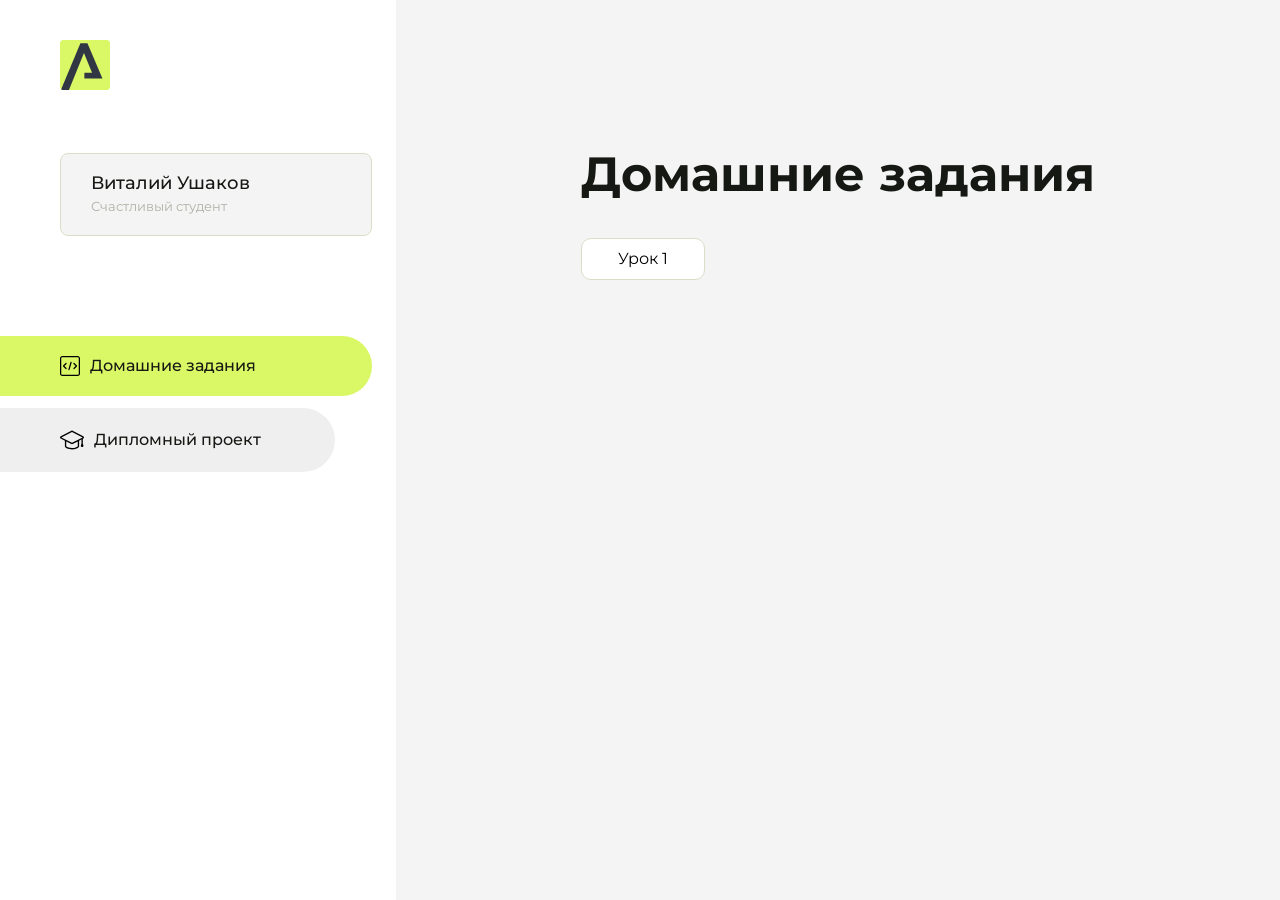
==== index.html @ 57e9c558 "My first commit" ====
<!DOCTYPE html>
<html lang="en">
<head>
    <meta charset="UTF-8">
    <meta name="viewport" content="width=device-width, initial-scale=1.0">
    <title>Домашняя работа</title>
    <link rel="shortcut icon" href="src/logo.ico" type="image/x-icon">
    <link rel="preconnect" href="https://fonts.googleapis.com">
    <link rel="preconnect" href="https://fonts.gstatic.com" crossorigin>
    <link href="https://fonts.googleapis.com/css2?family=Montserrat:wght@400;500;700&family=Rubik:wght@500&display=swap"
          rel="stylesheet">
    <link rel="stylesheet" href="src/style.css">
</head>
<body id="body">
<div class="overlay" id="overlay"></div>
<div class="layout">
    <div class="burger" id="burger">
        <svg viewBox="0 0 24 24" fill="none" xmlns="http://www.w3.org/2000/svg">
            <g id="SVGRepo_bgCarrier" stroke-width="0"></g>
            <g id="SVGRepo_tracerCarrier" stroke-linecap="round" stroke-linejoin="round"></g>
            <g id="SVGRepo_iconCarrier">
                <path d="M4 18L20 18" stroke="#DAF765" stroke-width="2" stroke-linecap="round"></path>
                <path d="M4 12L20 12" stroke="#DAF765" stroke-width="2" stroke-linecap="round"></path>
                <path d="M4 6L20 6" stroke="#DAF765" stroke-width="2" stroke-linecap="round"></path>
            </g>
        </svg>
    </div>
    <aside class="sidebar" id="sidebar">
        <div class="sidebar__inner">
            <div class="logo">
                <svg width="50" height="50" viewBox="0 0 50 50" fill="none" xmlns="http://www.w3.org/2000/svg">
                    <g clip-path="url(#clip0_513_74730)">
                        <path d="M46.17 -0.257004H3.83C1.57281 -0.257004 -0.257 1.57281 -0.257 3.83V46.17C-0.257 48.4272 1.57281 50.257 3.83 50.257H46.17C48.4272 50.257 50.257 48.4272 50.257 46.17V3.83C50.257 1.57281 48.4272 -0.257004 46.17 -0.257004Z"
                              fill="#DAF765"/>
                        <path d="M24.375 38.4H42.461L27.441 3.1585H20.4355C20.4355 3.1585 6.7895 35.881 1.1945 49.294C2.015 50.0275 3.0945 50.257 3.6945 50.257H8.8445L23.954 13.07L32.0465 32.8285H24.375V38.4Z"
                              fill="#323843"/>
                    </g>
                    <defs>
                        <clipPath id="clip0_513_74730">
                            <rect width="50" height="50" fill="white"/>
                        </clipPath>
                    </defs>
                </svg>
            </div>
            <div class="sidebar__user">
                <div class="sidebar__name">Виталий Ушаков</div>
                <div class="sidebar__text">Счастливый студент</div>
            </div>
            <div class="sidebar__tabs">
                <div class="sidebar__item">
                    <button class="sidebar__button active" id="tasks">
                        <svg xmlns="http://www.w3.org/2000/svg" width="20" height="20" viewBox="0 0 20 20" fill="none">
                            <g clip-path="url(#clip0_704_74543)">
                                <path d="M17.7083 20H2.29167C1.0275 20 0 18.9725 0 17.7083V2.29167C0 1.0275 1.0275 0 2.29167 0H17.7083C18.9725 0 20 1.0275 20 2.29167V17.7083C20 18.9725 18.9725 20 17.7083 20ZM2.29167 1.25C1.7175 1.25 1.25 1.7175 1.25 2.29167V17.7083C1.25 18.2825 1.7175 18.75 2.29167 18.75H17.7083C18.2825 18.75 18.75 18.2825 18.75 17.7083V2.29167C18.75 1.7175 18.2825 1.25 17.7083 1.25H2.29167Z"
                                      fill="black"/>
                                <path d="M6.04167 13.125C5.88167 13.125 5.72167 13.0642 5.6 12.9417L3.1 10.4417C2.85583 10.1975 2.85583 9.80167 3.1 9.5575L5.6 7.0575C5.84417 6.81333 6.24 6.81333 6.48417 7.0575C6.72833 7.30167 6.72833 7.6975 6.48417 7.94167L4.42583 10L6.48417 12.0583C6.72833 12.3025 6.72833 12.6983 6.48417 12.9425C6.36167 13.0642 6.20167 13.125 6.04167 13.125Z"
                                      fill="black"/>
                                <path d="M8.95833 14.1667C8.9 14.1667 8.84 14.1583 8.78167 14.1417C8.45083 14.0442 8.26083 13.6967 8.35833 13.3658L10.4417 6.28251C10.5392 5.95084 10.8892 5.76417 11.2175 5.85917C11.5483 5.95667 11.7383 6.30417 11.6408 6.63501L9.5575 13.7183C9.47833 13.9908 9.22833 14.1667 8.95833 14.1667Z"
                                      fill="black"/>
                                <path d="M13.9583 13.125C13.7983 13.125 13.6383 13.0642 13.5167 12.9417C13.2725 12.6975 13.2725 12.3017 13.5167 12.0575L15.575 9.99916L13.5167 7.94083C13.2725 7.69666 13.2725 7.30083 13.5167 7.05666C13.7608 6.81249 14.1567 6.81249 14.4008 7.05666L16.9008 9.55666C17.145 9.80083 17.145 10.1967 16.9008 10.4408L14.4008 12.9408C14.2783 13.0642 14.1183 13.125 13.9583 13.125Z"
                                      fill="black"/>
                            </g>
                            <defs>
                                <clipPath id="clip0_704_74543">
                                    <rect width="20" height="20" fill="white"/>
                                </clipPath>
                            </defs>
                        </svg>
                        <span>Домашние задания</span></button>
                </div>
                <div class="sidebar__item">
                    <button class="sidebar__button" id="diplom">
                        <svg xmlns="http://www.w3.org/2000/svg" width="24" height="24" viewBox="0 0 24 24" fill="none">
                            <g clip-path="url(#clip0_704_74553)">
                                <path d="M23.2628 10.5971C23.7176 10.365 24 9.90375 24 9.39337C24 8.883 23.7176 8.42175 23.2628 8.18962L12.6135 2.75362C12.2291 2.55824 11.7705 2.55787 11.3854 2.75399L0.736875 8.19C0.282375 8.42175 0 8.883 0 9.39337C0 9.90375 0.282375 10.365 0.736875 10.5971L4.89038 12.7177V18.2074C4.89038 19.8154 8.412 21.393 12 21.393C15.5884 21.393 19.1096 19.815 19.1096 18.2074V12.7174L21.4609 11.517V15.8017L20.901 17.2305C20.7409 17.6389 20.7934 18.0994 21.0405 18.4616C21.2876 18.8246 21.6979 19.041 22.1366 19.041C22.5754 19.041 22.9852 18.8246 23.2324 18.462C23.4795 18.099 23.532 17.6385 23.3719 17.2301L22.8124 15.8021V10.827L23.2628 10.5971ZM17.7623 18.1721C17.6198 18.6375 15.3491 20.0419 12 20.0419C8.65088 20.0419 6.38025 18.6375 6.2415 18.2074V12.3037L6.23887 12.3019C6.23812 12.057 6.1065 11.8207 5.87325 11.7019L1.3515 9.39337L12 3.95737L22.6489 9.39337L12 14.8294L5.87325 11.7019C5.54063 11.5331 4.6695 11.6674 4.5 12C4.33012 12.3322 4.55813 12.5479 4.89038 12.7177L11.3857 16.0331C11.5781 16.1314 11.7889 16.1805 12 16.1805C12.2107 16.1805 12.4222 16.1314 12.6146 16.0331L17.7593 13.407L17.7623 18.1721Z"
                                      fill="black"/>
                            </g>
                            <defs>
                                <clipPath id="clip0_704_74553">
                                    <rect width="24" height="24" fill="white"/>
                                </clipPath>
                            </defs>
                        </svg>
                        <span>Дипломный проект</span></button>
                </div>
            </div>
        </div>

    </aside>
    <div class="content">
        <div class="container">
            <div class="content__block" id="tasksBlock">
                <div class="content__title">Домашние задания</div>
                <ul class="content__list">
                    <li class="content__list-item">
                        <a href="lesson1/index.html">Урок 1</a>
                    </li>
                </ul>
            </div>
            <div class="content__block hidden" id="diplomBlock">
                <div class="content__title">Дипломный проект</div>
                <div class="content__list-diplom">
                    <a href="ПАПКА-С-НОМЕРОМ-УРОКА">Ссылка на ДЗ</a>
                </div>
                <div class="content__decor">
                    <div class="content__decor-text">Давай проверим, чему ты научился!</div>
                    <div class="content__decor-img">
                        <img src="src/decor.png" alt="decor">
                    </div>
                </div>
            </div>
        </div>
    </div>
</div>
<script src="src/index.js"></script>
</body>
</html>
---- src/style.css ----
*{padding: 0;margin: 0;border: 0;}
*,*:before,*:after{-webkit-box-sizing: border-box;box-sizing: border-box;}
:focus,:active{outline: none;}
a:focus,a:active{outline: none;}
nav,footer,header,aside{display: block;}
html,body{
    height:100%;width:100%;
    font-size:100%;line-height:1;-ms-text-size-adjust:100%;-moz-text-size-adjust:100%;-webkit-text-size-adjust:100%;}
input,button,textarea{font-family:inherit;}
input::-ms-clear{display: none;}
button{cursor: pointer;}
button::-moz-focus-inner{padding:0;border:0;}
a,a:visited{text-decoration: none;}
a:hover{text-decoration: none;}
ul li{list-style: none;}
img{vertical-align: top;}
h1,h2,h3,h4,h5,h6{font-size:inherit;font-weight: inherit;}
a{color:inherit;}



body {
    font-family: "Montserrat",SansSerif;
    color: black;
}

body.overflow {
    overflow: hidden;
}



.layout {
    display: -webkit-box;
    display: -ms-flexbox;
    display: flex;
    min-height: 100vh;
}

.sidebar {
    padding: 40px 24px 40px 0;
    -ms-flex-negative: 0;
    flex-shrink: 0;
    background-color: white;
}



.content {
    -webkit-box-flex: 1;
    -ms-flex-positive: 1;
    flex-grow: 1;
    background-color: #F4F4F4;
}

.container {
    display: -webkit-box;
    display: -ms-flexbox;
    display: flex;
    -webkit-box-orient: vertical;
    -webkit-box-direction: normal;
    -ms-flex-direction: column;
    flex-direction: column;
    -webkit-box-pack: center;
    -ms-flex-pack: center;
    justify-content: center;
    -webkit-box-align: center;
    -ms-flex-align: center;
    align-items: center;
    padding: 150px 60px 80px 60px;
}


.logo {
    margin-left: 60px;
    margin-bottom: 60px;
}

.sidebar__user {
    background-color: #F4F4F4;
    padding: 20px 30px;
    margin-left: 60px;
    margin-bottom: 100px;
    border-radius: 8px;
    border: 1px solid #DADEC9;
}

.sidebar__name {
    color:#161814;
    font-size: 18px;
    font-weight: 500;
    margin-bottom: 6px;
}

.sidebar__text {
    color: #AFB1A7;
    font-size: 13px;
    font-weight: 400;
    line-height: 130%; /* 16.9px */
}

.sidebar__item {
    width: 372px;
}

.sidebar__button {
    display: -webkit-box;
    display: -ms-flexbox;
    display: flex;
    -webkit-box-align: center;
    -ms-flex-align: center;
    align-items: center;
    gap: 10px;
    padding: 20px 60px;
    margin-bottom: 12px;
    border-radius: 0px 100px 100px 0px;
    -webkit-transition: all .5s;
    -o-transition: all .5s;
    transition: all .5s;
    cursor: pointer;
    width: 90%;
    color:#161814;
    font-size: 16px;
    font-weight: 500;
}

.sidebar__button.active , .sidebar__button:hover {
    width: 100%;
    background-color: #DAF765;
}


.content__title {
    color: #161814;
    font-size: 48px;
    font-weight: 700;
    margin-bottom: 40px;
}

.content__list {
    display: -webkit-box;
    display: -ms-flexbox;
    display: flex;
    -webkit-box-align: center;
    -ms-flex-align: center;
    align-items: center;
    -ms-flex-wrap: wrap;
    flex-wrap: wrap;
    gap: 20px;
}



.content__list-item  {
    cursor: pointer;
    padding: 12px 18px;
    background-color: #fff;
    border-radius: 10px;
    border: 1px solid #DADEC9;
    -webkit-transition: all .3s;
    -o-transition: all .3s;
    transition: all .3s;
}

.content__list-item:hover,.content__list-diplom:hover {
    background-color: #AFB1A7;
}

li a {
    padding: 12px 18px;

}


.content__list-diplom {
    -webkit-transition: all .3s;
    -o-transition: all .3s;
    transition: all .3s;
    display: inline-block;
    padding: 12px 18px;
    background-color: #fff;
    border-radius: 10px;
    border: 1px solid #DADEC9;
}

.content__decor {
    display: -webkit-box;
    display: -ms-flexbox;
    display: flex;
    -webkit-box-align: center;
    -ms-flex-align: center;
    align-items: center;
}

.content__decor-text {
    color:#BEDD44;
    font-size: 36px;
    font-weight: 700;
    line-height: 110%; /* 39.6px */
}

.content__block {
    max-width: 1200px;
}

.content__block.hidden {
    display: none;
}

.content__decor-img img{
    width: 100%;
}

.burger {
    display: none;
    padding: 5px;
    position: fixed;
    top: 3%;
    right: 7%;
    width: 40px;
    height: 40px;
    background-color: #161814;
    border-radius: 50%;
    z-index: 10;
    border: 1px solid #DAF765;
}

@media (max-width: 768px) {
    .burger {
        display: block;
    }

    .sidebar {
        -webkit-transition: all .3s;
        -o-transition: all .3s;
        transition: all .3s;
        -webkit-transform: translateX(-100%);
        -ms-transform: translateX(-100%);
        transform: translateX(-100%);
        position: fixed;
        top: 0;
        left: 0;
        bottom: 0;
        z-index: 5;
    }

    .sidebar.show {
        -webkit-transform: translateX(0%);
        -ms-transform: translateX(0%);
        transform: translateX(0%);
    }

    .overlay {
        opacity: 0;
        pointer-events: none;
        -webkit-transition: all .3s;
        -o-transition: all .3s;
        transition: all .3s;
        position: absolute;
        top: 0;
        right: 0;
        left: 0;
        bottom: 0;
        z-index: 3;
        background-color: #000000e0;
    }

    .overlay.show {
        opacity: 1;
        pointer-events: all;
    }

    .container {
        padding: 40px 20px;
        min-height: 100%;
    }

    .content__decor {
        margin-top: 20px;
        -webkit-box-orient: vertical;
        -webkit-box-direction: normal;
        -ms-flex-direction: column;
        flex-direction: column;
    }
}

@media (max-width: 400px) {
    .sidebar__user {
        margin-left: 0;
    }
}
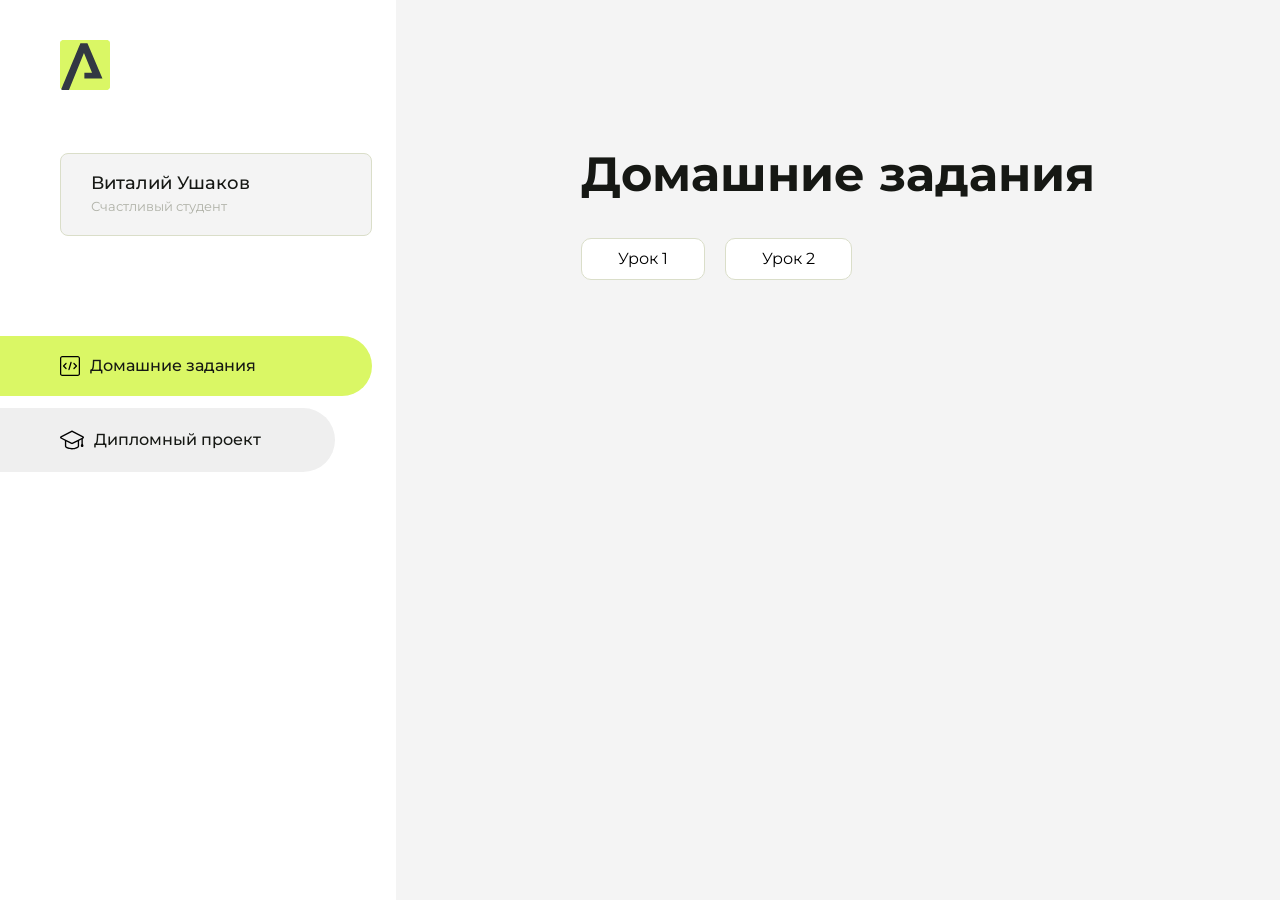
==== commit 8c96f21f: "Update index.html" ====
--- a/index.html
+++ b/index.html
@@ -93,7 +93,10 @@
                 <div class="content__title">Домашние задания</div>
                 <ul class="content__list">
                     <li class="content__list-item">
-                        <a href="lesson1/index.html">Урок 1</a>
+                        <a href="aroken/index.html">Урок 1</a>
+                    </li>
+                    <li class="content__list-item">
+                        <a href="#">Урок 2</a>
                     </li>
                 </ul>
             </div>
@@ -115,3 +118,4 @@
 <script src="src/index.js"></script>
 </body>
 </html>
+
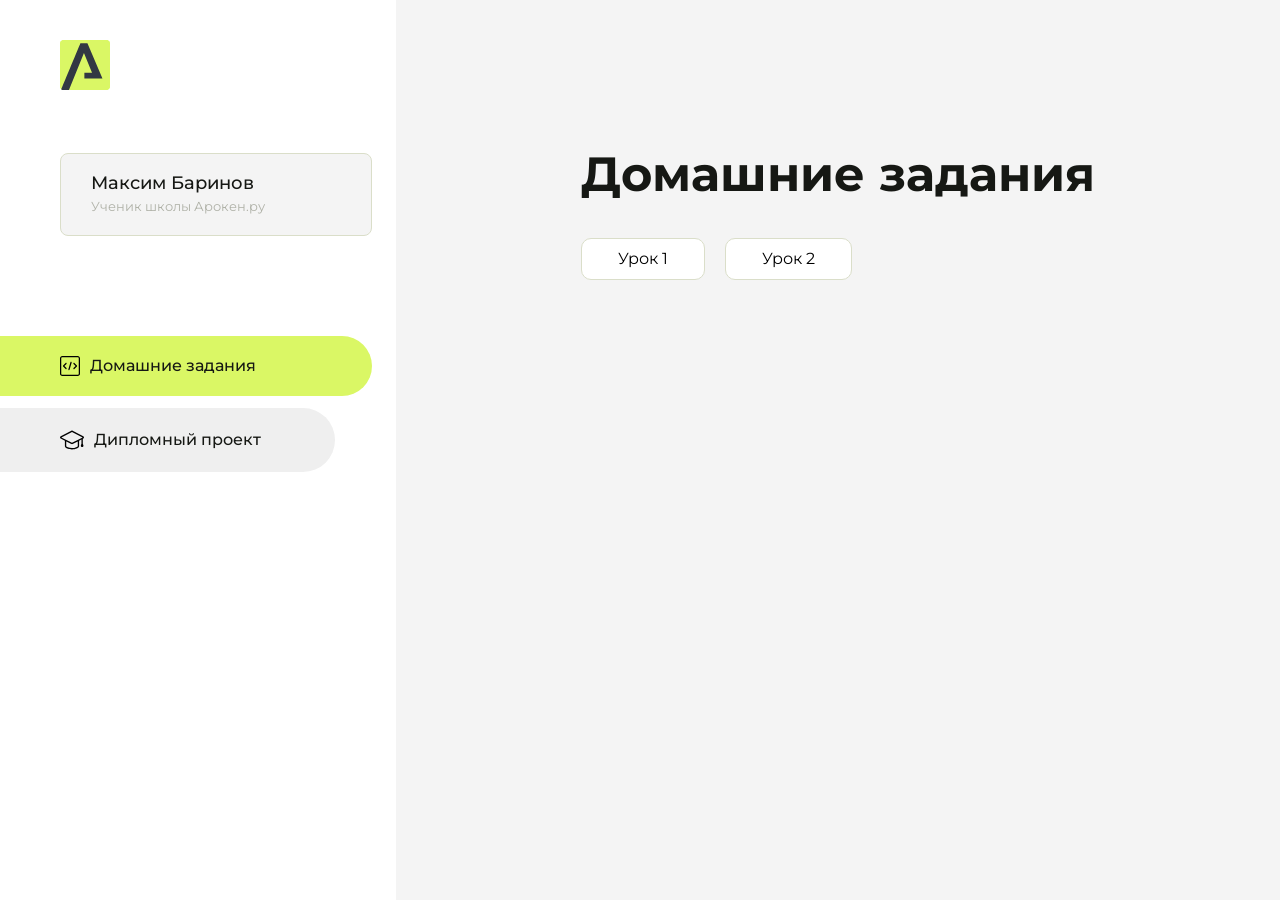
==== commit 41dd70d4: "Update index.html" ====
--- a/index.html
+++ b/index.html
@@ -43,8 +43,8 @@
                 </svg>
             </div>
             <div class="sidebar__user">
-                <div class="sidebar__name">Виталий Ушаков</div>
-                <div class="sidebar__text">Счастливый студент</div>
+                <div class="sidebar__name">Максим Баринов</div>
+                <div class="sidebar__text">Ученик школы Арокен.ру</div>
             </div>
             <div class="sidebar__tabs">
                 <div class="sidebar__item">
@@ -119,3 +119,4 @@
 </body>
 </html>
 
+
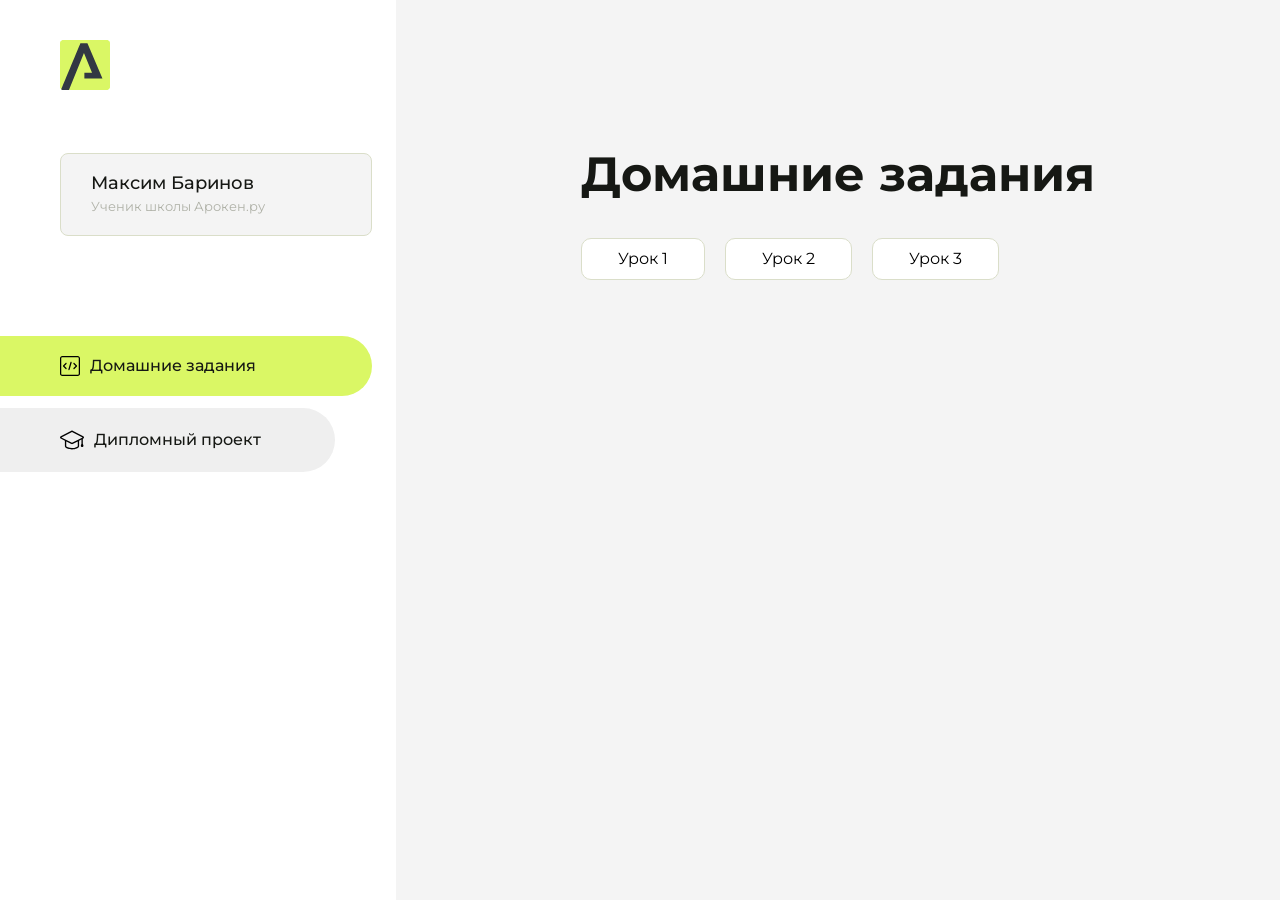
==== commit 4cada11a: "Update index.html" ====
--- a/index.html
+++ b/index.html
@@ -96,7 +96,10 @@
                         <a href="aroken/index.html">Урок 1</a>
                     </li>
                     <li class="content__list-item">
-                        <a href="#">Урок 2</a>
+                        <a href="second/index.html">Урок 2</a>
+                    </li>
+                    <li class="content__list-item">
+                        <a href="third/index.html">Урок 3</a>
                     </li>
                 </ul>
             </div>
@@ -120,3 +123,4 @@
 </html>
 
 
+
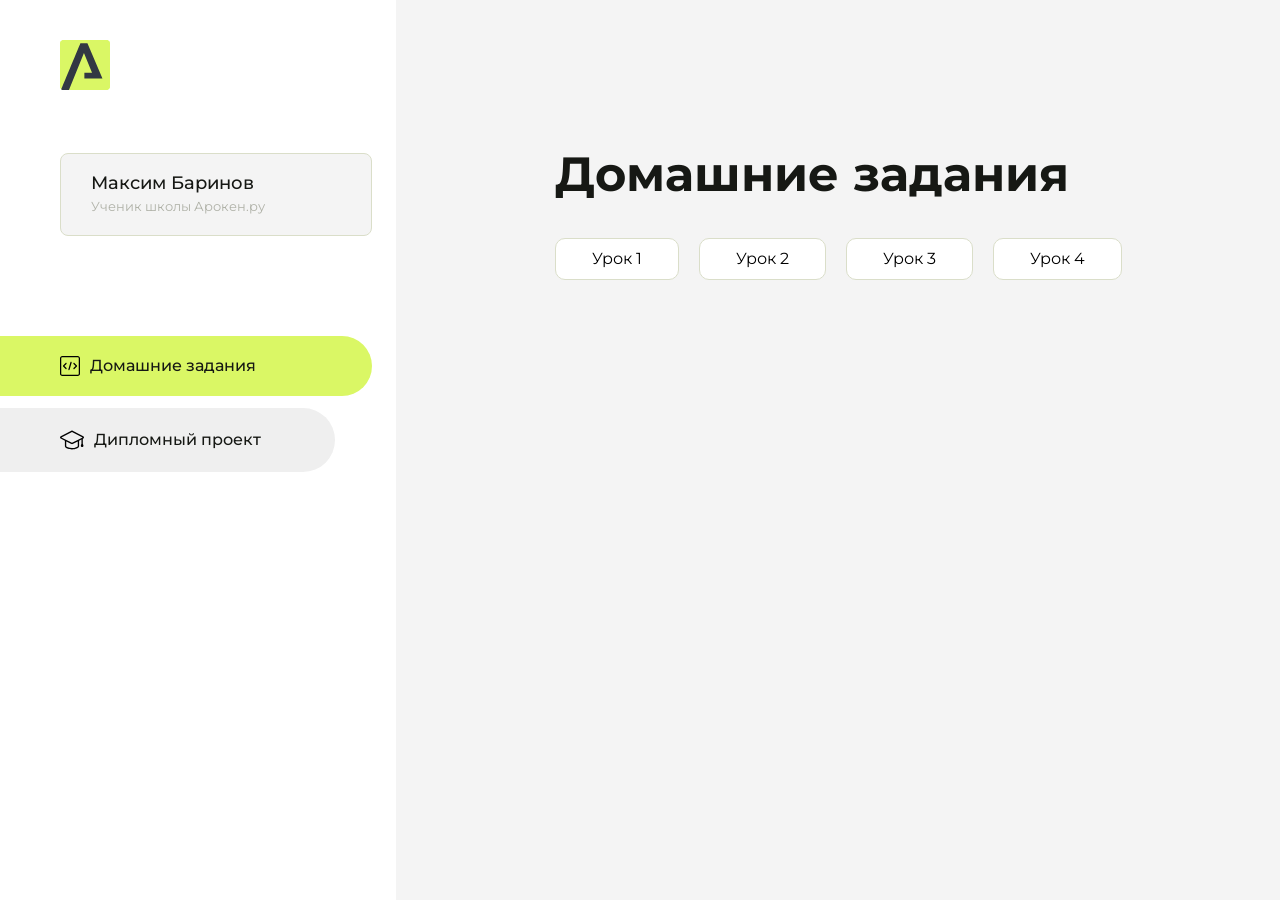
==== commit ad70ad20: "Update index.html" ====
--- a/index.html
+++ b/index.html
@@ -101,6 +101,9 @@
                     <li class="content__list-item">
                         <a href="third/index.html">Урок 3</a>
                     </li>
+                    <li class="content__list-item">
+                        <a href="fourth/index.html">Урок 4</a>
+                    </li>
                 </ul>
             </div>
             <div class="content__block hidden" id="diplomBlock">
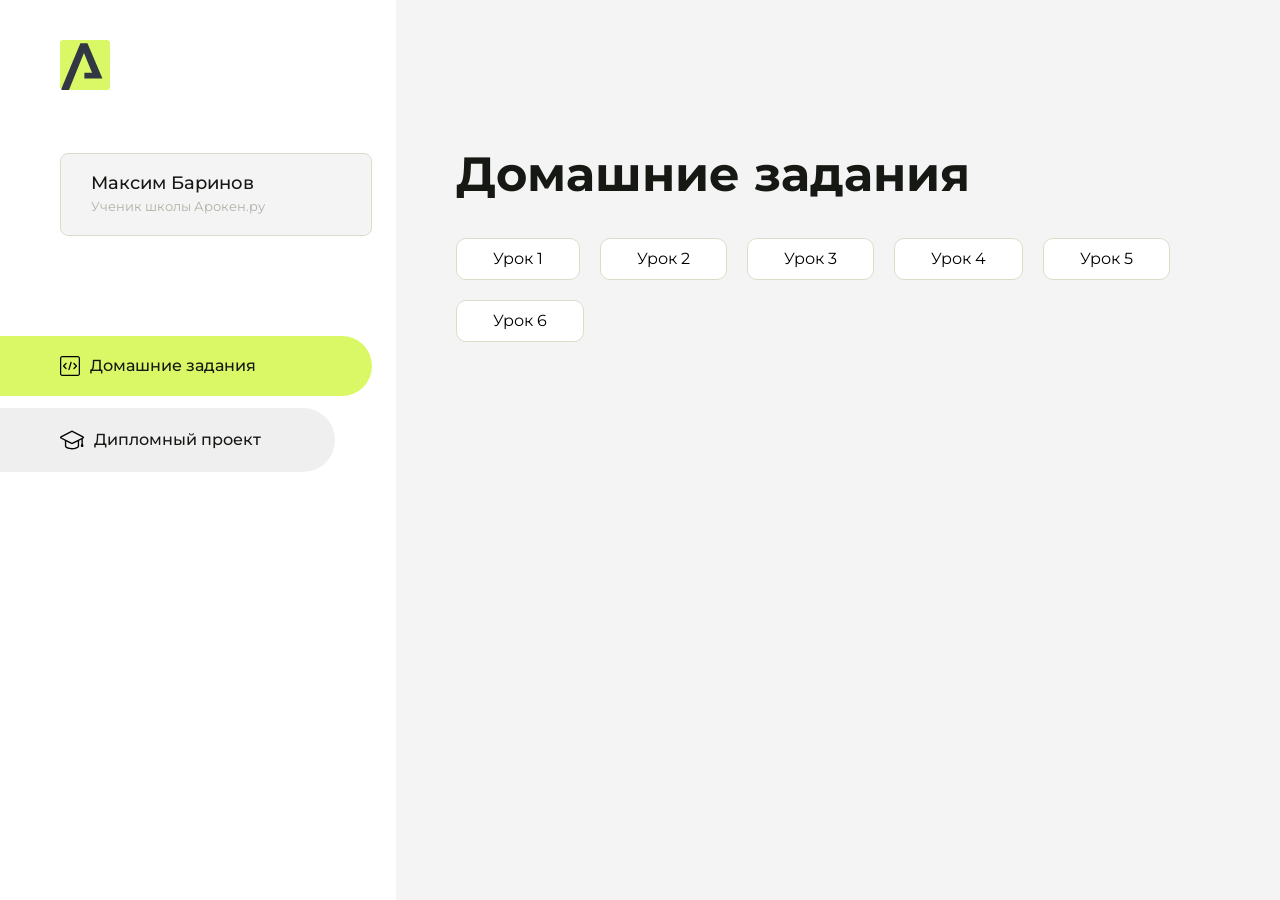
==== commit 6afa7cff: "Update index.html" ====
--- a/index.html
+++ b/index.html
@@ -104,6 +104,12 @@
                     <li class="content__list-item">
                         <a href="fourth/index.html">Урок 4</a>
                     </li>
+                    <li class="content__list-item">
+                        <a href="fit-studio/index.html">Урок 5</a>
+                    </li>
+                    <li class="content__list-item">
+                        <a href="sixth/index.html">Урок 6</a>
+                    </li>
                 </ul>
             </div>
             <div class="content__block hidden" id="diplomBlock">
